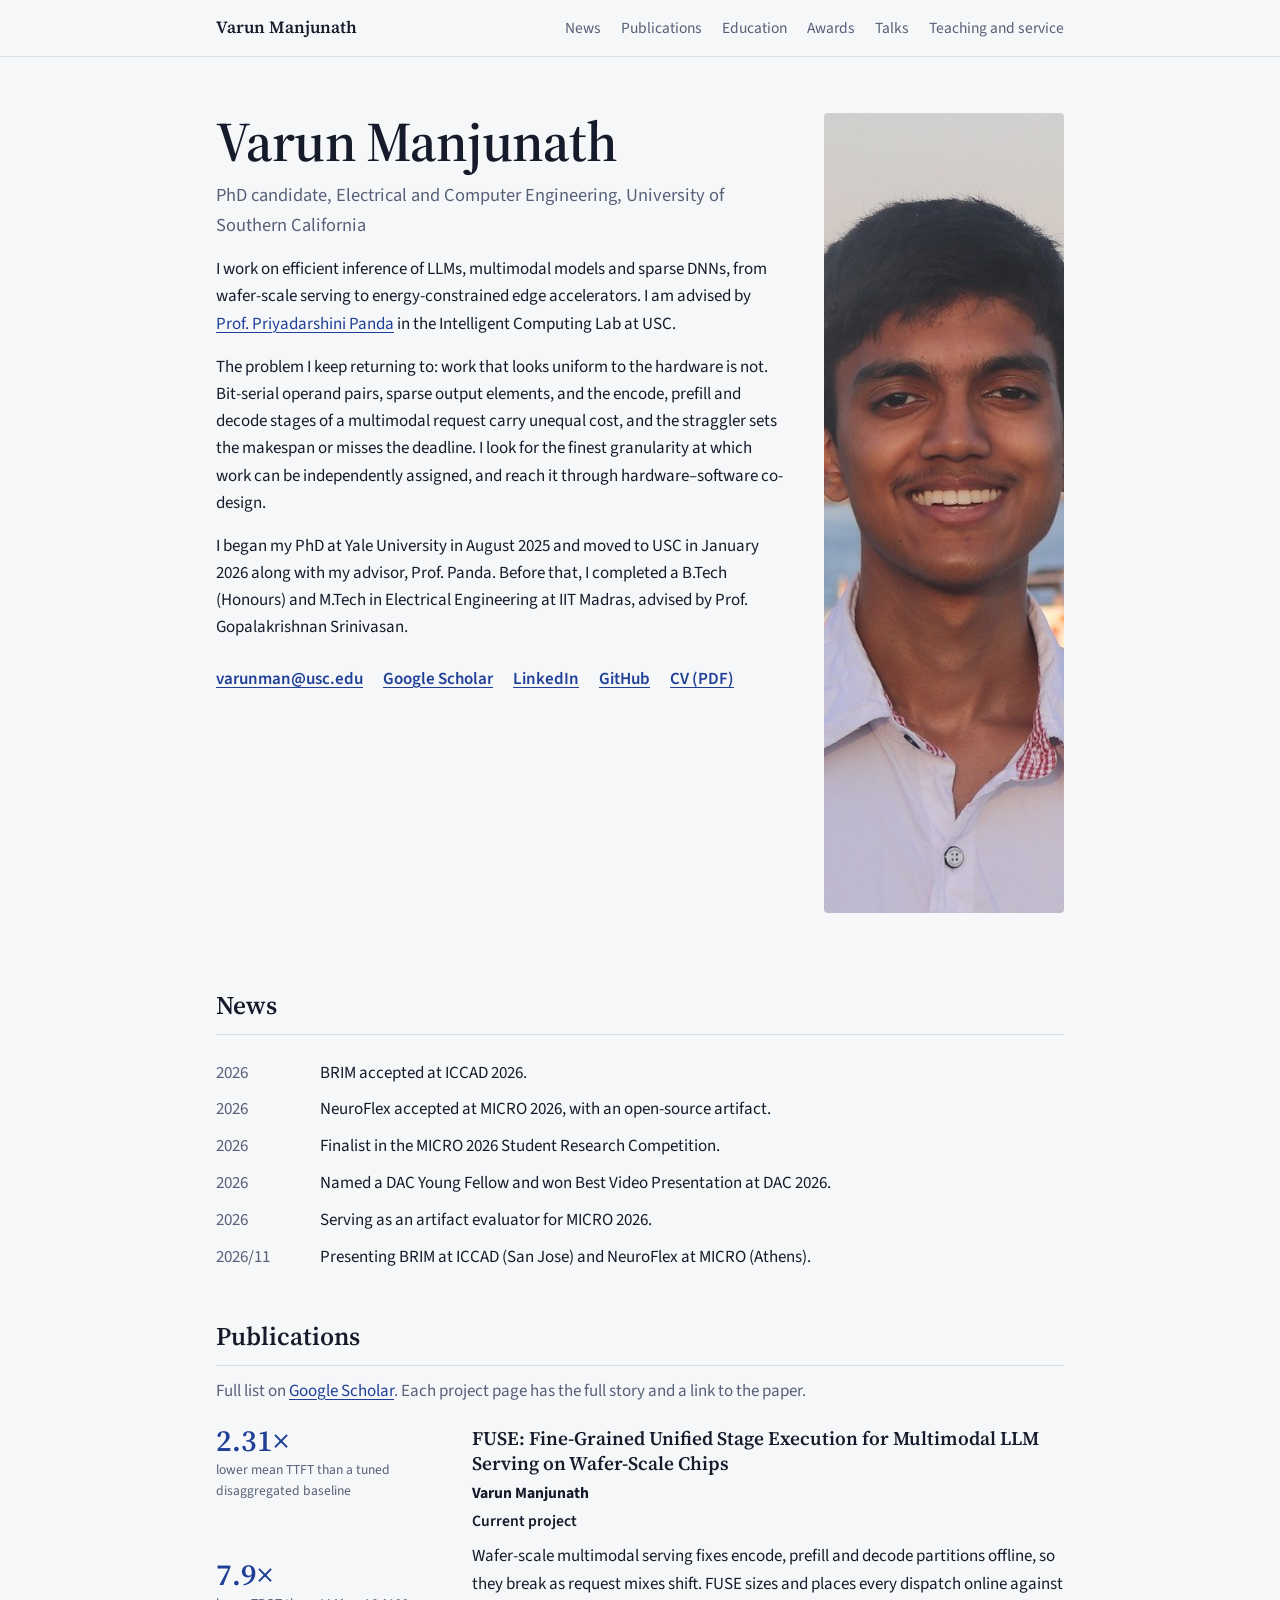
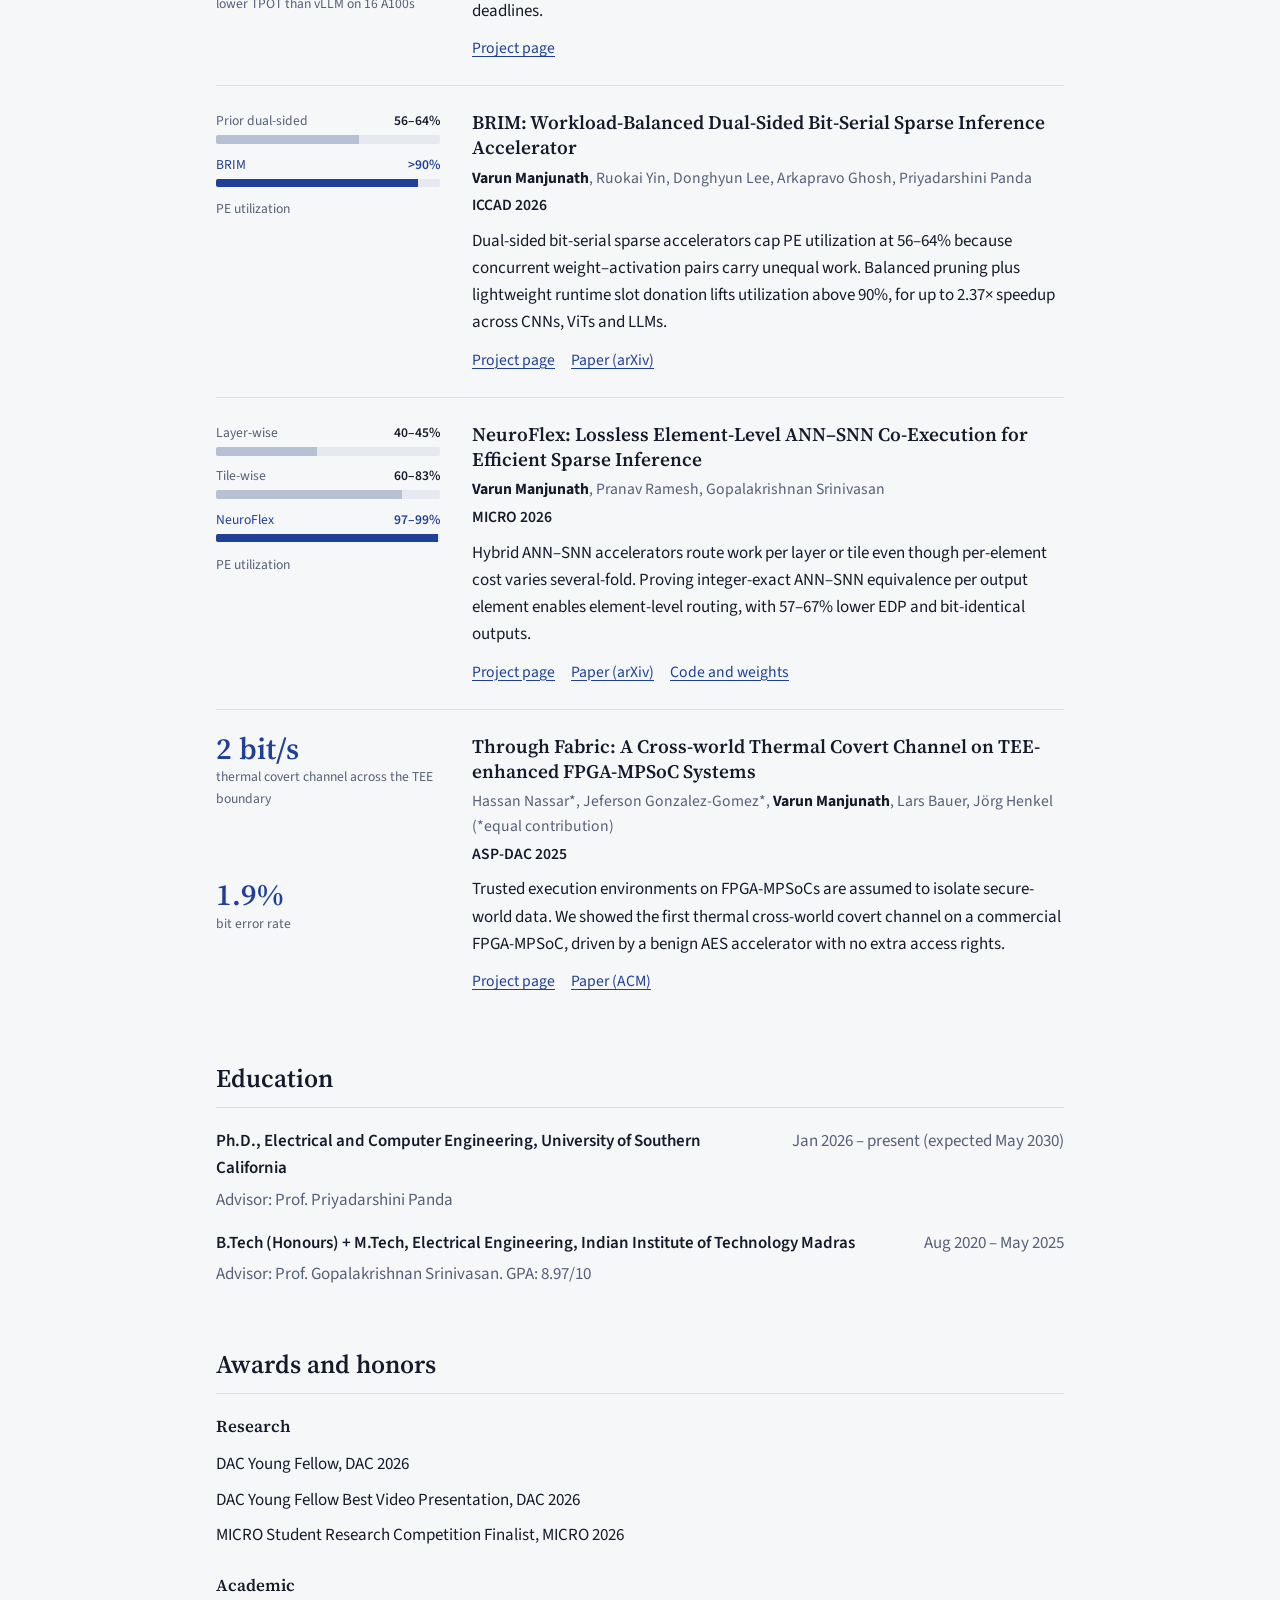
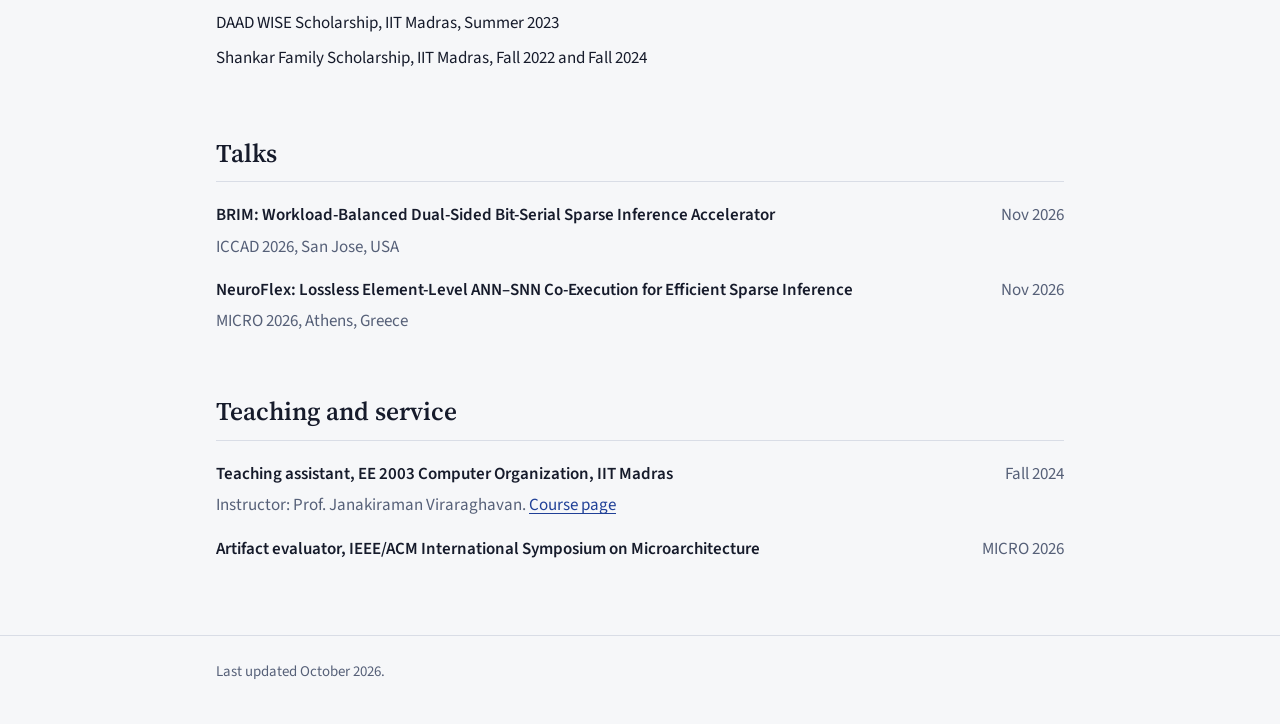
==== index.html @ d90dfc04 "Add files via upload" ====
<!DOCTYPE html>
<html lang="en">
<head>
  <meta charset="utf-8">
  <meta name="viewport" content="width=device-width, initial-scale=1.0">
  <title>Varun Manjunath</title>
  <meta name="description" content="Varun Manjunath, PhD candidate in Electrical and Computer Engineering at USC. Efficient inference of LLMs, multimodal models and sparse DNNs, from wafer-scale serving to edge accelerators.">
  <!-- After you set up Google Search Console, paste its verification meta tag here -->
  <link rel="preconnect" href="https://fonts.googleapis.com">
  <link rel="preconnect" href="https://fonts.gstatic.com" crossorigin>
  <link href="https://fonts.googleapis.com/css2?family=Source+Sans+3:wght@400;600&family=Source+Serif+4:wght@600&display=swap" rel="stylesheet">
  <link rel="stylesheet" href="assets/css/style.css">
</head>
<body>

<header class="topbar">
  <div class="wrap">
    <a class="who" href="index.html">Varun Manjunath</a>
    <nav aria-label="Sections">
      <a href="#news">News</a>
      <a href="#publications">Publications</a>
      <a href="#education">Education</a>
      <a href="#awards">Awards</a>
      <a href="#talks">Talks</a>
      <a href="#service">Teaching and service</a>
    </nav>
  </div>
</header>

<main class="wrap">

  <div class="hero">
    <div class="bio">
      <h1>Varun Manjunath</h1>
      <p class="role">PhD candidate, Electrical and Computer Engineering, University of Southern California</p>

      <p>I work on efficient inference of LLMs, multimodal models and sparse DNNs, from wafer-scale serving to energy-constrained edge accelerators. I am advised by
        <a href="https://sites.usc.edu/intelligentcomputinglab/members/principal-investigator/">Prof. Priyadarshini Panda</a>
        in the Intelligent Computing Lab at USC.</p>

      <p>The problem I keep returning to: work that looks uniform to the hardware is not. Bit-serial operand pairs, sparse output elements, and the encode, prefill and decode stages of a multimodal request carry unequal cost, and the straggler sets the makespan or misses the deadline. I look for the finest granularity at which work can be independently assigned, and reach it through hardware&ndash;software co-design.</p>

      <p>I began my PhD at Yale University in August 2025 and moved to USC in January 2026 along with my advisor, Prof. Panda. Before that, I completed a B.Tech (Honours) and M.Tech in Electrical Engineering at IIT Madras, advised by Prof. Gopalakrishnan Srinivasan.</p>

      <ul class="links">
        <li><a href="mailto:varunman@usc.edu">varunman@usc.edu</a></li>
        <li><a href="https://scholar.google.com/citations?user=4NWpXVYAAAAJ&amp;hl=en">Google Scholar</a></li>
        <li><a href="https://www.linkedin.com/in/varun-manjunath-38b97a119/">LinkedIn</a></li>
        <li><a href="https://github.com/varun-manjunath27">GitHub</a></li>
        <li><a href="cv/CV_Varun.pdf">CV (PDF)</a></li>
      </ul>
    </div>
    <img class="portrait" src="assets/images/bio.jpg" alt="Portrait of Varun Manjunath" width="640" height="800">
  </div>

  <!-- ===================== NEWS ===================== -->
  <!-- Add newest items at the top. Change "2026" to "2026/MM" once you know the month. -->
  <section id="news">
    <h2>News</h2>
    <ul class="news">
      <li><time>2026</time><span>BRIM accepted at ICCAD 2026.</span></li>
      <li><time>2026</time><span>NeuroFlex accepted at MICRO 2026, with an open-source artifact.</span></li>
      <li><time>2026</time><span>Finalist in the MICRO 2026 Student Research Competition.</span></li>
      <li><time>2026</time><span>Named a DAC Young Fellow and won Best Video Presentation at DAC 2026.</span></li>
      <li><time>2026</time><span>Serving as an artifact evaluator for MICRO 2026.</span></li>
      <li><time>2026/11</time><span>Presenting BRIM at ICCAD (San Jose) and NeuroFlex at MICRO (Athens).</span></li>
    </ul>
  </section>

  <!-- ===================== PUBLICATIONS ===================== -->
  <section id="publications">
    <h2>Publications</h2>
    <p style="margin-top:-0.5rem;color:var(--muted)">Full list on <a href="https://scholar.google.com/citations?user=4NWpXVYAAAAJ&amp;hl=en">Google Scholar</a>. Each project page has the full story and a link to the paper.</p>

    <!-- Current project: FUSE -->
    <article class="pub">
      <div class="figure stats" aria-label="FUSE headline results">
        <div class="stat"><b>2.31&times;</b><span>lower mean TTFT than a tuned disaggregated baseline</span></div>
        <div class="stat"><b>7.9&times;</b><span>lower TPOT than vLLM on 16 A100s</span></div>
      </div>
      <div>
        <h3>FUSE: Fine-Grained Unified Stage Execution for Multimodal LLM Serving on Wafer-Scale Chips</h3>
        <p class="authors"><strong>Varun Manjunath</strong></p>
        <p class="venue"><em>Current project</em></p>
        <p class="point">Wafer-scale multimodal serving fixes encode, prefill and decode partitions offline, so they break as request mixes shift. FUSE sizes and places every dispatch online against deadlines.</p>
        <p class="pub-links">
          <a href="projects/fuse.html">Project page</a>
        </p>
      </div>
    </article>

    <!-- BRIM -->
    <article class="pub">
      <div class="figure util" role="img" aria-label="PE utilization: prior dual-sided designs 56 to 64 percent, BRIM above 90 percent">
        <div class="row"><div class="meta"><span>Prior dual-sided</span><b>56&ndash;64%</b></div><div class="track"><i style="--w:64%"></i></div></div>
        <div class="row ours"><div class="meta"><span>BRIM</span><b>&gt;90%</b></div><div class="track"><i style="--w:90%"></i></div></div>
        <p class="cap">PE utilization</p>
      </div>
      <div>
        <h3>BRIM: Workload-Balanced Dual-Sided Bit-Serial Sparse Inference Accelerator</h3>
        <p class="authors"><strong>Varun Manjunath</strong>, Ruokai Yin, Donghyun Lee, Arkapravo Ghosh, Priyadarshini Panda</p>
        <p class="venue"><em>ICCAD 2026</em></p>
        <p class="point">Dual-sided bit-serial sparse accelerators cap PE utilization at 56&ndash;64% because concurrent weight&ndash;activation pairs carry unequal work. Balanced pruning plus lightweight runtime slot donation lifts utilization above 90%, for up to 2.37&times; speedup across CNNs, ViTs and LLMs.</p>
        <p class="pub-links">
          <a href="projects/brim.html">Project page</a>
          <a href="https://arxiv.org/pdf/2607.19431">Paper (arXiv)</a>
        </p>
      </div>
    </article>

    <!-- NeuroFlex -->
    <article class="pub">
      <div class="figure util" role="img" aria-label="PE utilization: layer-wise 40 to 45 percent, tile-wise 60 to 83 percent, NeuroFlex 97 to 99 percent">
        <div class="row"><div class="meta"><span>Layer-wise</span><b>40&ndash;45%</b></div><div class="track"><i style="--w:45%"></i></div></div>
        <div class="row"><div class="meta"><span>Tile-wise</span><b>60&ndash;83%</b></div><div class="track"><i style="--w:83%"></i></div></div>
        <div class="row ours"><div class="meta"><span>NeuroFlex</span><b>97&ndash;99%</b></div><div class="track"><i style="--w:99%"></i></div></div>
        <p class="cap">PE utilization</p>
      </div>
      <div>
        <h3>NeuroFlex: Lossless Element-Level ANN&ndash;SNN Co-Execution for Efficient Sparse Inference</h3>
        <p class="authors"><strong>Varun Manjunath</strong>, Pranav Ramesh, Gopalakrishnan Srinivasan</p>
        <p class="venue"><em>MICRO 2026</em></p>
        <p class="point">Hybrid ANN&ndash;SNN accelerators route work per layer or tile even though per-element cost varies several-fold. Proving integer-exact ANN&ndash;SNN equivalence per output element enables element-level routing, with 57&ndash;67% lower EDP and bit-identical outputs.</p>
        <p class="pub-links">
          <a href="projects/neuroflex.html">Project page</a>
          <a href="https://arxiv.org/pdf/2511.05215">Paper (arXiv)</a>
          <a href="https://github.com/BrainSeek-Lab/NeuroFlex_Code_weights">Code and weights</a>
        </p>
      </div>
    </article>

    <!-- Through Fabric -->
    <article class="pub">
      <div class="figure stats" aria-label="Through Fabric headline results">
        <div class="stat"><b>2 bit/s</b><span>thermal covert channel across the TEE boundary</span></div>
        <div class="stat"><b>1.9%</b><span>bit error rate</span></div>
      </div>
      <div>
        <h3>Through Fabric: A Cross-world Thermal Covert Channel on TEE-enhanced FPGA-MPSoC Systems</h3>
        <p class="authors">Hassan Nassar*, Jeferson Gonzalez-Gomez*, <strong>Varun Manjunath</strong>, Lars Bauer, J&ouml;rg Henkel <span style="white-space:nowrap">(*equal contribution)</span></p>
        <p class="venue"><em>ASP-DAC 2025</em></p>
        <p class="point">Trusted execution environments on FPGA-MPSoCs are assumed to isolate secure-world data. We showed the first thermal cross-world covert channel on a commercial FPGA-MPSoC, driven by a benign AES accelerator with no extra access rights.</p>
        <p class="pub-links">
          <a href="projects/through-fabric.html">Project page</a>
          <a href="https://dl.acm.org/doi/epdf/10.1145/3658617.3697767">Paper (ACM)</a>
        </p>
      </div>
    </article>
  </section>

  <!-- ===================== EDUCATION ===================== -->
  <section id="education">
    <h2>Education</h2>
    <div class="entry">
      <strong>Ph.D., Electrical and Computer Engineering, University of Southern California</strong>
      <span class="when">Jan 2026 &ndash; present (expected May 2030)</span>
      <p>Advisor: Prof. Priyadarshini Panda</p>
    </div>
    <div class="entry">
      <strong>B.Tech (Honours) + M.Tech, Electrical Engineering, Indian Institute of Technology Madras</strong>
      <span class="when">Aug 2020 &ndash; May 2025</span>
      <p>Advisor: Prof. Gopalakrishnan Srinivasan. GPA: 8.97/10</p>
    </div>
  </section>

  <!-- ===================== AWARDS ===================== -->
  <section id="awards">
    <h2>Awards and honors</h2>
    <p class="subhead" style="margin-top:0">Research</p>
    <ul class="plain">
      <li>DAC Young Fellow, DAC 2026</li>
      <li>DAC Young Fellow Best Video Presentation, DAC 2026</li>
      <li>MICRO Student Research Competition Finalist, MICRO 2026</li>
    </ul>
    <p class="subhead">Academic</p>
    <ul class="plain">
      <li>DAAD WISE Scholarship, IIT Madras, Summer 2023</li>
      <li>Shankar Family Scholarship, IIT Madras, Fall 2022 and Fall 2024</li>
    </ul>
  </section>

  <!-- ===================== TALKS ===================== -->
  <section id="talks">
    <h2>Talks</h2>
    <div class="entry">
      <strong>BRIM: Workload-Balanced Dual-Sided Bit-Serial Sparse Inference Accelerator</strong>
      <span class="when">Nov 2026</span>
      <p>ICCAD 2026, San Jose, USA</p>
    </div>
    <div class="entry">
      <strong>NeuroFlex: Lossless Element-Level ANN&ndash;SNN Co-Execution for Efficient Sparse Inference</strong>
      <span class="when">Nov 2026</span>
      <p>MICRO 2026, Athens, Greece</p>
    </div>
  </section>

  <!-- ===================== TEACHING & SERVICE ===================== -->
  <section id="service">
    <h2>Teaching and service</h2>
    <div class="entry">
      <strong>Teaching assistant, EE 2003 Computer Organization, IIT Madras</strong>
      <span class="when">Fall 2024</span>
      <p>Instructor: Prof. Janakiraman Viraraghavan. <a href="https://www.ee.iitm.ac.in/vlsi/courses/ee2003_2024">Course page</a></p>
    </div>
    <div class="entry">
      <strong>Artifact evaluator, IEEE/ACM International Symposium on Microarchitecture</strong>
      <span class="when">MICRO 2026</span>
    </div>
  </section>

</main>

<footer>
  <div class="wrap">Last updated October 2026.</div>
</footer>

</body>
</html>
---- assets/css/style.css ----
/* Varun Manjunath — academic homepage
   Palette
   --paper   #F6F7F9  page background
   --ink     #161B2B  body text
   --muted   #566078  secondary text
   --rule    #D9DDE6  dividers
   --accent  #204097  links and highlights (same blue as the CV)
   --base    #B8C0D4  baseline bars
*/

:root {
  --paper: #f6f7f9;
  --ink: #161b2b;
  --muted: #566078;
  --rule: #d9dde6;
  --accent: #204097;
  --base: #b8c0d4;
  --serif: "Source Serif 4", "Source Serif Pro", Georgia, "Times New Roman", serif;
  --sans: "Source Sans 3", "Source Sans Pro", "Segoe UI", Roboto, Helvetica, Arial, sans-serif;
}

*, *::before, *::after { box-sizing: border-box; }

html { -webkit-text-size-adjust: 100%; }

body {
  margin: 0;
  background: var(--paper);
  color: var(--ink);
  font-family: var(--sans);
  font-size: 1.0625rem;
  line-height: 1.6;
}

a { color: var(--accent); text-decoration-thickness: 1px; text-underline-offset: 0.18em; }
a:hover { text-decoration-thickness: 2px; }
a:focus-visible, button:focus-visible {
  outline: 3px solid var(--accent);
  outline-offset: 3px;
  border-radius: 2px;
}

.wrap { max-width: 56rem; margin: 0 auto; padding: 0 1.5rem; }

/* ---------- top bar ---------- */
.topbar { border-bottom: 1px solid var(--rule); }
.topbar .wrap {
  display: flex; flex-wrap: wrap; gap: 0.5rem 1.5rem;
  align-items: baseline; justify-content: space-between;
  padding-top: 0.9rem; padding-bottom: 0.9rem;
}
.topbar .who { font-family: var(--serif); font-weight: 600; color: var(--ink); text-decoration: none; }
.topbar nav { display: flex; flex-wrap: wrap; gap: 0.25rem 1.25rem; font-size: 0.97rem; }
.topbar nav a { color: var(--muted); text-decoration: none; }
.topbar nav a:hover { color: var(--accent); text-decoration: underline; }

/* ---------- hero ---------- */
.hero {
  display: grid; grid-template-columns: 1fr 15rem; gap: 2.5rem;
  align-items: start; padding: 3.5rem 0 2.5rem;
}
.hero h1 {
  font-family: var(--serif); font-weight: 600;
  font-size: clamp(2.4rem, 5.5vw, 3.5rem); line-height: 1.05;
  letter-spacing: -0.015em; margin: 0 0 0.6rem;
}
.hero .role { font-size: 1.15rem; color: var(--muted); margin: 0 0 1.5rem; }
.hero .bio p { margin: 0 0 1rem; max-width: 40rem; }
.hero .portrait {
  width: 100%; aspect-ratio: 4 / 5; object-fit: cover;
  border-radius: 4px; display: block; background: var(--rule);
}
.links { display: flex; flex-wrap: wrap; gap: 0.35rem 1.25rem; margin: 1.5rem 0 0; padding: 0; list-style: none; }
.links a { font-weight: 600; }

/* ---------- sections ---------- */
section { padding: 2rem 0 0.5rem; }
h2 {
  font-family: var(--serif); font-weight: 600; font-size: 1.6rem;
  margin: 0 0 1.25rem; padding-bottom: 0.5rem; border-bottom: 1px solid var(--rule);
}
h3 { font-family: var(--serif); font-size: 1.2rem; line-height: 1.3; margin: 0 0 0.35rem; font-weight: 600; }

/* news */
.news { list-style: none; margin: 0; padding: 0; }
.news li { display: grid; grid-template-columns: 5.5rem 1fr; gap: 1rem; padding: 0.3rem 0; }
.news time { color: var(--muted); font-variant-numeric: tabular-nums; }

/* ---------- publications ---------- */
.pub {
  display: grid; grid-template-columns: 14rem 1fr; gap: 1.5rem 2rem;
  padding: 1.5rem 0; border-top: 1px solid var(--rule);
}
.pub:first-of-type { border-top: 0; padding-top: 0.25rem; }
.pub .authors { margin: 0; color: var(--muted); font-size: 0.98rem; }
.pub .authors strong { color: var(--ink); }
.pub .venue { margin: 0.15rem 0 0.6rem; font-size: 0.98rem; }
.pub .venue em { font-style: normal; font-weight: 600; }
.badge {
  display: inline-block; margin-left: 0.4rem; padding: 0 0.5rem;
  border: 1px solid var(--accent); border-radius: 3px;
  color: var(--accent); font-size: 0.85rem; font-weight: 600;
}
.pub .point { margin: 0 0 0.7rem; }
.pub .pub-links { margin: 0; display: flex; flex-wrap: wrap; gap: 0.25rem 1rem; font-size: 0.98rem; }

/* figure slot: utilization bars or a headline number */
.figure { font-size: 0.85rem; color: var(--muted); }
.figure img { width: 100%; height: auto; display: block; border-radius: 3px; }
.util .row + .row { margin-top: 0.6rem; }
.util .meta { display: flex; justify-content: space-between; gap: 0.5rem; }
.util .meta b { color: var(--ink); font-weight: 600; font-variant-numeric: tabular-nums; }
.util .track { height: 0.55rem; background: #e6e9f0; border-radius: 2px; margin-top: 0.2rem; overflow: hidden; }
.util .track i {
  display: block; height: 100%; width: var(--w);
  background: var(--base); transform-origin: left center;
  animation: grow 0.9s cubic-bezier(0.2, 0.7, 0.2, 1) both;
}
.util .ours .meta span, .util .ours .meta b { color: var(--accent); }
.util .ours .track i { background: var(--accent); }
.util .cap { margin: 0.7rem 0 0; }
.stats { display: grid; gap: 0.7rem; }
.stat b { display: block; font-family: var(--serif); font-size: 1.9rem; line-height: 1; color: var(--accent); font-weight: 600; }
.stat span { display: block; margin-top: 0.15rem; }

@keyframes grow { from { transform: scaleX(0); } to { transform: scaleX(1); } }

/* ---------- education, awards, etc. ---------- */
.entry { display: grid; grid-template-columns: 1fr auto; gap: 0.25rem 1.5rem; margin-bottom: 1rem; }
.entry .when { color: var(--muted); font-variant-numeric: tabular-nums; }
.entry p { margin: 0; color: var(--muted); grid-column: 1 / -1; }
.entry strong { font-weight: 600; }
.plain { margin: 0 0 1rem; padding: 0; list-style: none; }
.plain li { padding: 0.25rem 0; }
.plain .sub { color: var(--muted); }
.subhead { font-family: var(--serif); font-size: 1.05rem; font-weight: 600; margin: 1.25rem 0 0.4rem; }

footer { margin-top: 3rem; padding: 1.5rem 0 2.5rem; border-top: 1px solid var(--rule); color: var(--muted); font-size: 0.93rem; }

/* ---------- project pages ---------- */
.project { padding: 2.5rem 0 1rem; }
.project h1 { font-family: var(--serif); font-weight: 600; font-size: clamp(1.9rem, 4.5vw, 2.6rem); line-height: 1.12; margin: 0.75rem 0 0.75rem; letter-spacing: -0.01em; }
.project .meta { color: var(--muted); margin: 0 0 0.25rem; }
.project .meta strong { color: var(--ink); }
.project .lede { font-size: 1.2rem; max-width: 42rem; margin: 1.25rem 0 0; }
.project section { padding-top: 2rem; }
.project section p { max-width: 42rem; }
.project h2 { border-bottom: 0; padding-bottom: 0; margin-bottom: 0.6rem; font-size: 1.4rem; }
.figure-box {
  margin: 1.25rem 0; padding: 2rem 1.5rem; border: 1px dashed var(--base);
  border-radius: 4px; color: var(--muted); text-align: center; font-size: 0.95rem;
}
.result-list { padding-left: 1.2rem; max-width: 42rem; }
.result-list li { margin-bottom: 0.4rem; }

/* ---------- small screens ---------- */
@media (max-width: 44rem) {
  .hero { grid-template-columns: 1fr; padding-top: 2rem; }
  .hero .portrait { max-width: 13rem; order: -1; }
  .pub { grid-template-columns: 1fr; }
  .news li { grid-template-columns: 4.5rem 1fr; gap: 0.75rem; }
  .entry { grid-template-columns: 1fr; }
}

@media (prefers-reduced-motion: reduce) {
  .util .track i { animation: none; }
}

/* ---------- project page additions ---------- */
.project .pub-links { margin: 1rem 0 0; display: flex; flex-wrap: wrap; gap: 0.25rem 1.25rem; font-weight: 600; }
.project figure.hero-fig { margin: 2rem 0 0; }
.project figure.hero-fig img { width: 100%; height: auto; display: block; border: 1px solid var(--rule); border-radius: 4px; background: #fff; }
.project figcaption { margin-top: 0.5rem; color: var(--muted); font-size: 0.93rem; max-width: 42rem; }
.project h3 { margin-top: 1.5rem; font-size: 1.1rem; }
.project section p, .project .result-list { max-width: 42rem; }
.facts { display: grid; grid-template-columns: repeat(auto-fit, minmax(10rem, 1fr)); gap: 1rem 1.5rem; margin: 1.5rem 0 0; max-width: 42rem; }
.facts div { border-left: 3px solid var(--accent); padding-left: 0.75rem; }
.facts b { display: block; font-family: var(--serif); font-size: 1.6rem; line-height: 1.1; color: var(--accent); font-weight: 600; }
.facts span { color: var(--muted); font-size: 0.92rem; }

/* project header: text left, figure right */
.proj-head { display: grid; grid-template-columns: minmax(0, 1.25fr) minmax(0, 1fr); gap: 2.5rem; align-items: center; }
.proj-head .lede { font-size: 1.12rem; }
.project .proj-head figure.hero-fig { margin: 0; }
.project figure.hero-fig a { display: block; }
.project figure.hero-fig img { padding: 0.5rem; }
@media (max-width: 52rem) {
  .proj-head { grid-template-columns: 1fr; gap: 1.5rem; }
  .project .proj-head figure.hero-fig { max-width: 34rem; }
}
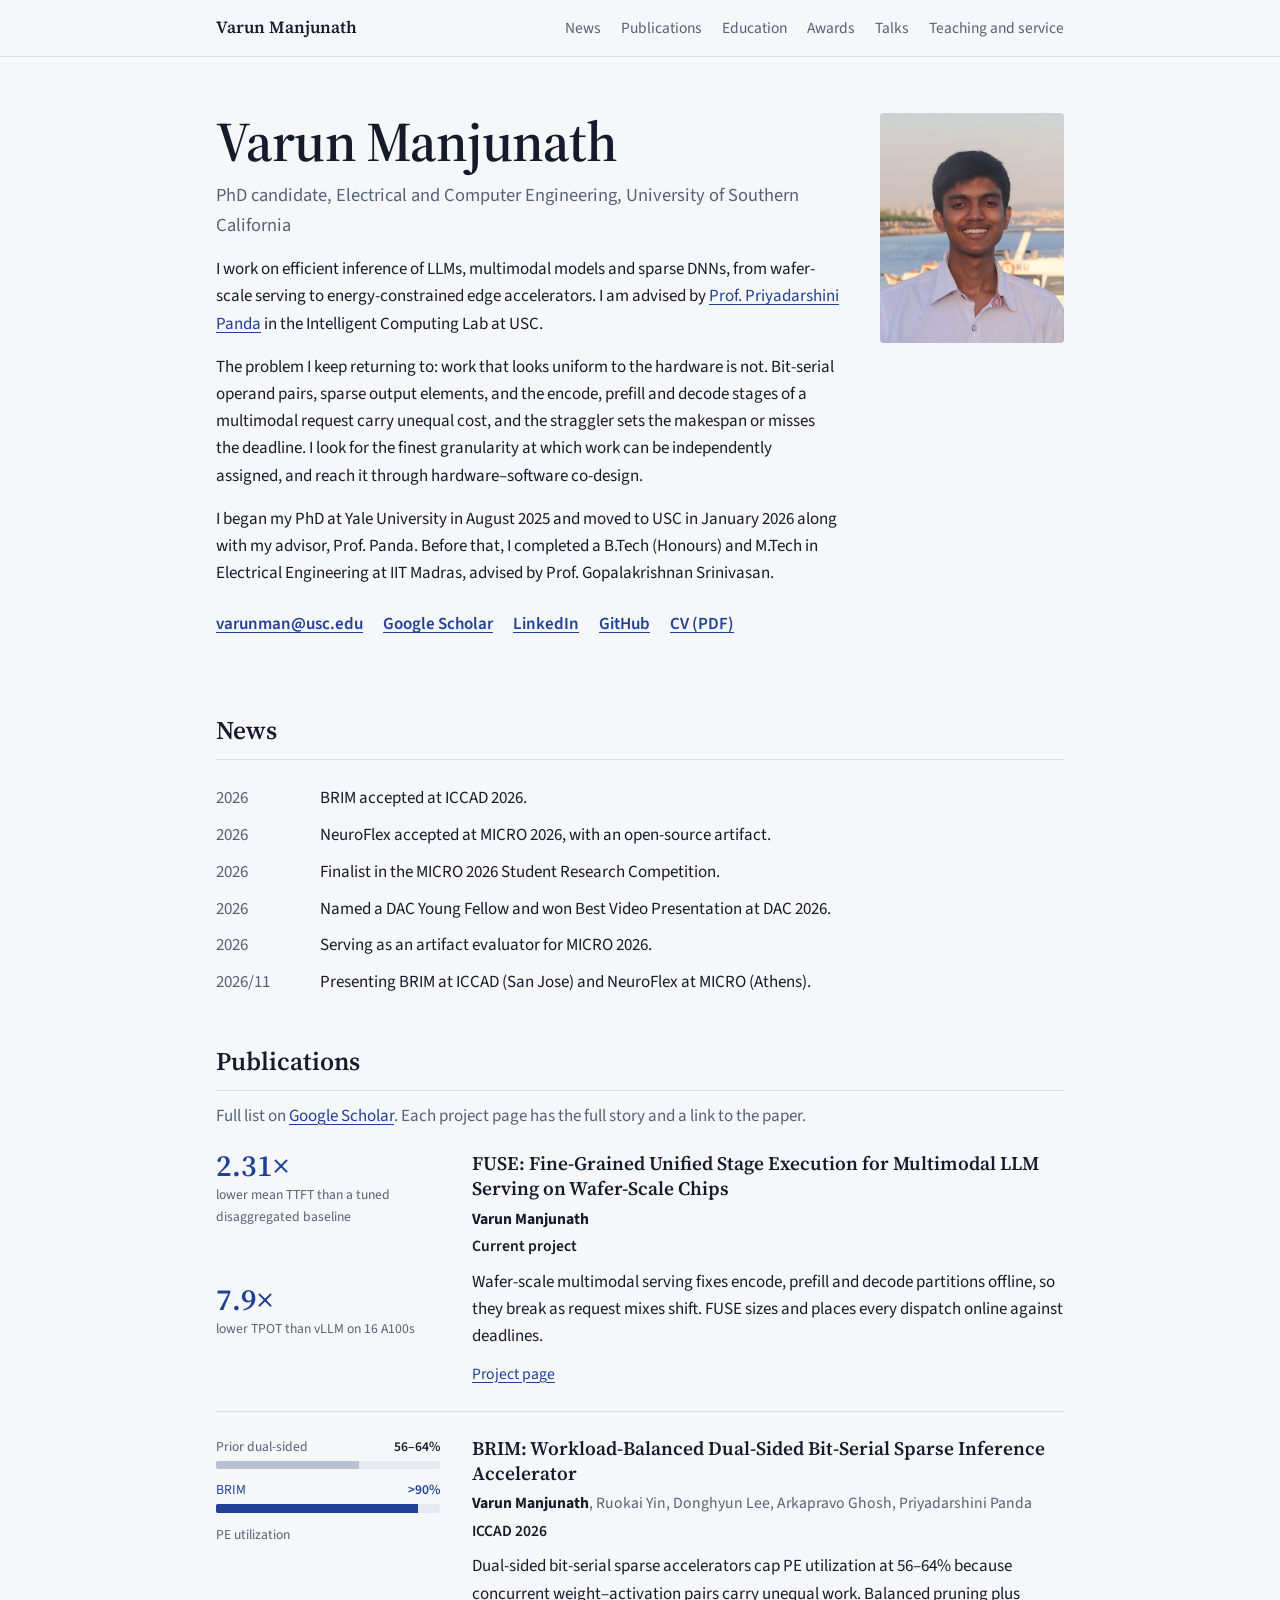
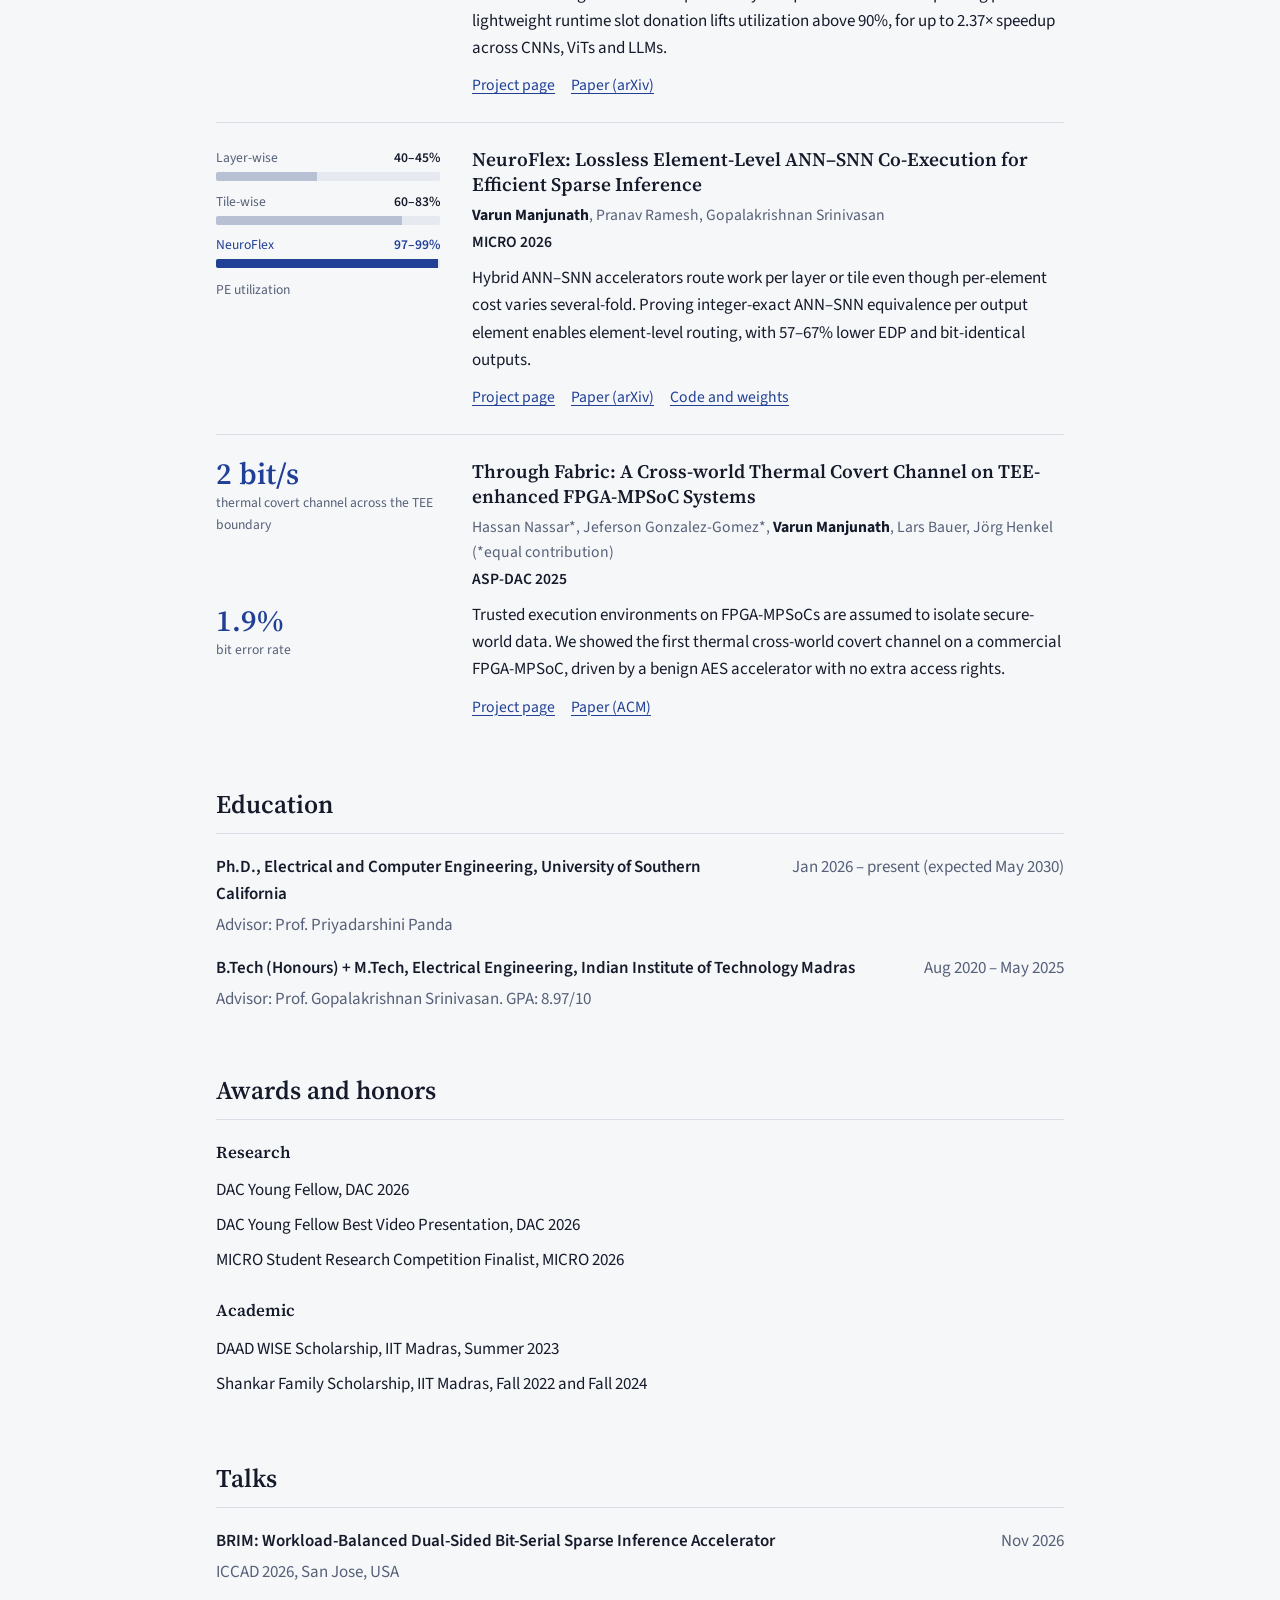
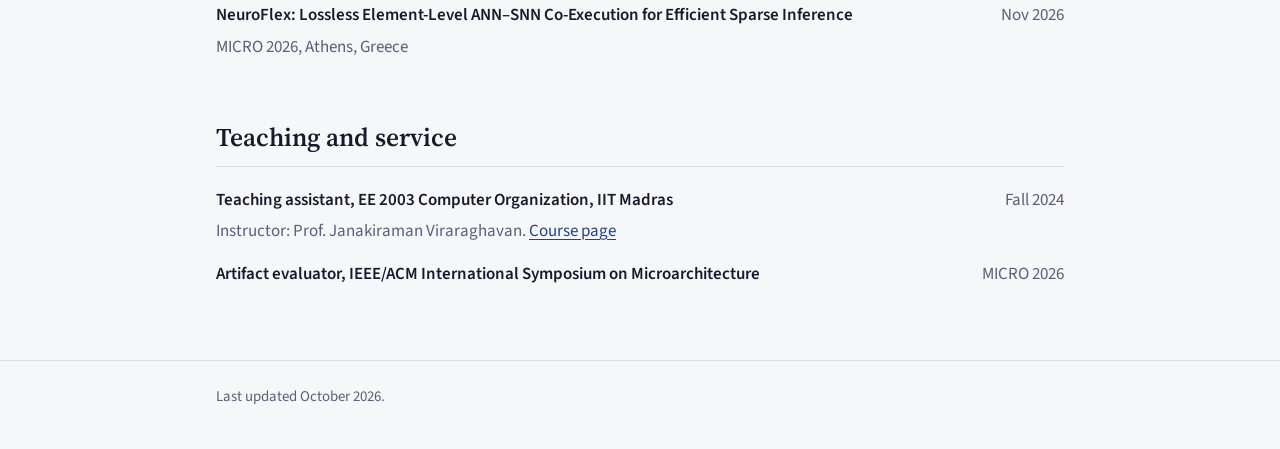
==== commit 5996f031: "Add files via upload" ====
--- a/index.html
+++ b/index.html
@@ -50,7 +50,7 @@
         <li><a href="cv/CV_Varun.pdf">CV (PDF)</a></li>
       </ul>
     </div>
-    <img class="portrait" src="assets/images/bio.jpg" alt="Portrait of Varun Manjunath" width="640" height="800">
+    <img class="portrait" src="assets/images/bio.jpg" alt="Portrait of Varun Manjunath" width="560" height="700">
   </div>
 
   <!-- ===================== NEWS ===================== -->
--- a/assets/css/style.css
+++ b/assets/css/style.css
@@ -56,7 +56,7 @@
 
 /* ---------- hero ---------- */
 .hero {
-  display: grid; grid-template-columns: 1fr 15rem; gap: 2.5rem;
+  display: grid; grid-template-columns: 1fr 11.5rem; gap: 2.5rem;
   align-items: start; padding: 3.5rem 0 2.5rem;
 }
 .hero h1 {
@@ -67,7 +67,7 @@
 .hero .role { font-size: 1.15rem; color: var(--muted); margin: 0 0 1.5rem; }
 .hero .bio p { margin: 0 0 1rem; max-width: 40rem; }
 .hero .portrait {
-  width: 100%; aspect-ratio: 4 / 5; object-fit: cover;
+  width: 100%; height: auto; aspect-ratio: 4 / 5; object-fit: cover;
   border-radius: 4px; display: block; background: var(--rule);
 }
 .links { display: flex; flex-wrap: wrap; gap: 0.35rem 1.25rem; margin: 1.5rem 0 0; padding: 0; list-style: none; }
@@ -156,7 +156,7 @@
 /* ---------- small screens ---------- */
 @media (max-width: 44rem) {
   .hero { grid-template-columns: 1fr; padding-top: 2rem; }
-  .hero .portrait { max-width: 13rem; order: -1; }
+  .hero .portrait { max-width: 9.5rem; order: -1; }
   .pub { grid-template-columns: 1fr; }
   .news li { grid-template-columns: 4.5rem 1fr; gap: 0.75rem; }
   .entry { grid-template-columns: 1fr; }
